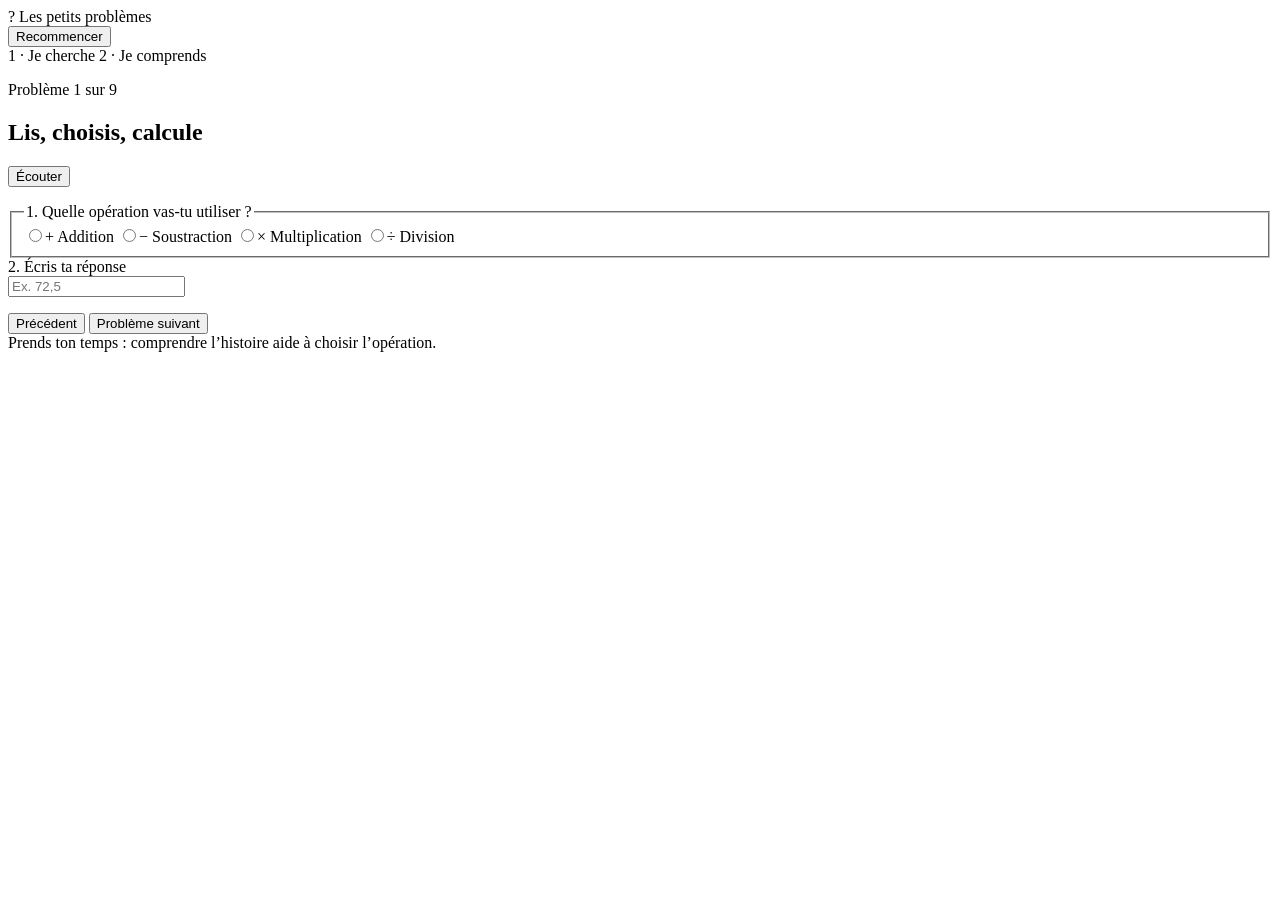
==== petits-problemes/index.html @ 57516b2c "Ajoute l’application Les petits problèmes (index.html)" ====
<!doctype html>
<html lang="fr">
<head>
  <meta charset="utf-8">
  <meta name="viewport" content="width=device-width, initial-scale=1">
  <title>Les petits problèmes</title>
  <meta name="description" content="Neuf problèmes de CM2 pour choisir une opération et expliquer son raisonnement.">
  <link rel="stylesheet" href="style.css">
</head>
<body>
  <header>
    <div class="brand"><span class="logo" aria-hidden="true">?</span> Les petits problèmes</div>
    <button id="reset" class="quiet" type="button">Recommencer</button>
  </header>

  <main>
    <nav class="pages" aria-label="Progression">
      <span id="page1Tab" class="active">1 · Je cherche</span>
      <span id="page2Tab">2 · Je comprends</span>
    </nav>

    <section id="exercisePage" class="sheet" aria-labelledby="exerciseTitle">
      <div class="heading">
        <div>
          <p class="eyebrow">Problème <span id="problemNumber">1</span> sur <span id="problemTotal">9</span></p>
          <h1 id="exerciseTitle">Lis, choisis, calcule</h1>
        </div>
        <button id="speak" class="quiet" type="button" aria-label="Écouter le problème">Écouter</button>
      </div>

      <div class="progress" aria-hidden="true"><span id="progressBar"></span></div>
      <p id="story" class="story"></p>

      <fieldset>
        <legend>1. Quelle opération vas-tu utiliser ?</legend>
        <div class="operations">
          <label><input type="radio" name="operation" value="addition"><span>+</span> Addition</label>
          <label><input type="radio" name="operation" value="soustraction"><span>−</span> Soustraction</label>
          <label><input type="radio" name="operation" value="multiplication"><span>×</span> Multiplication</label>
          <label><input type="radio" name="operation" value="division"><span>÷</span> Division</label>
        </div>
      </fieldset>

      <label class="answer-label" for="answer">2. Écris ta réponse</label>
      <div class="answer-row">
        <input id="answer" inputmode="decimal" autocomplete="off" placeholder="Ex. 72,5">
        <span id="unit" class="unit"></span>
      </div>

      <p id="message" class="message" role="status" aria-live="polite"></p>
      <div class="actions">
        <button id="previous" class="quiet" type="button">Précédent</button>
        <button id="next" class="primary" type="button">Problème suivant</button>
      </div>
    </section>

    <section id="solutionPage" class="sheet" aria-labelledby="solutionTitle" hidden>
      <p class="eyebrow">Page 2 · Correction expliquée</p>
      <h1 id="solutionTitle">Les solutions, pas à pas</h1>
      <p class="intro">Compare tes réponses, puis lis pourquoi chaque opération est utilisée.</p>
      <div id="solutions" class="solutions"></div>
      <div class="actions">
        <button id="backToExercises" class="quiet" type="button">Retour aux problèmes</button>
        <button id="tryAgain" class="primary" type="button">Recommencer</button>
      </div>
    </section>
  </main>

  <footer>Prends ton temps : comprendre l’histoire aide à choisir l’opération.</footer>
  <script src="app.js"></script>
</body>
</html>
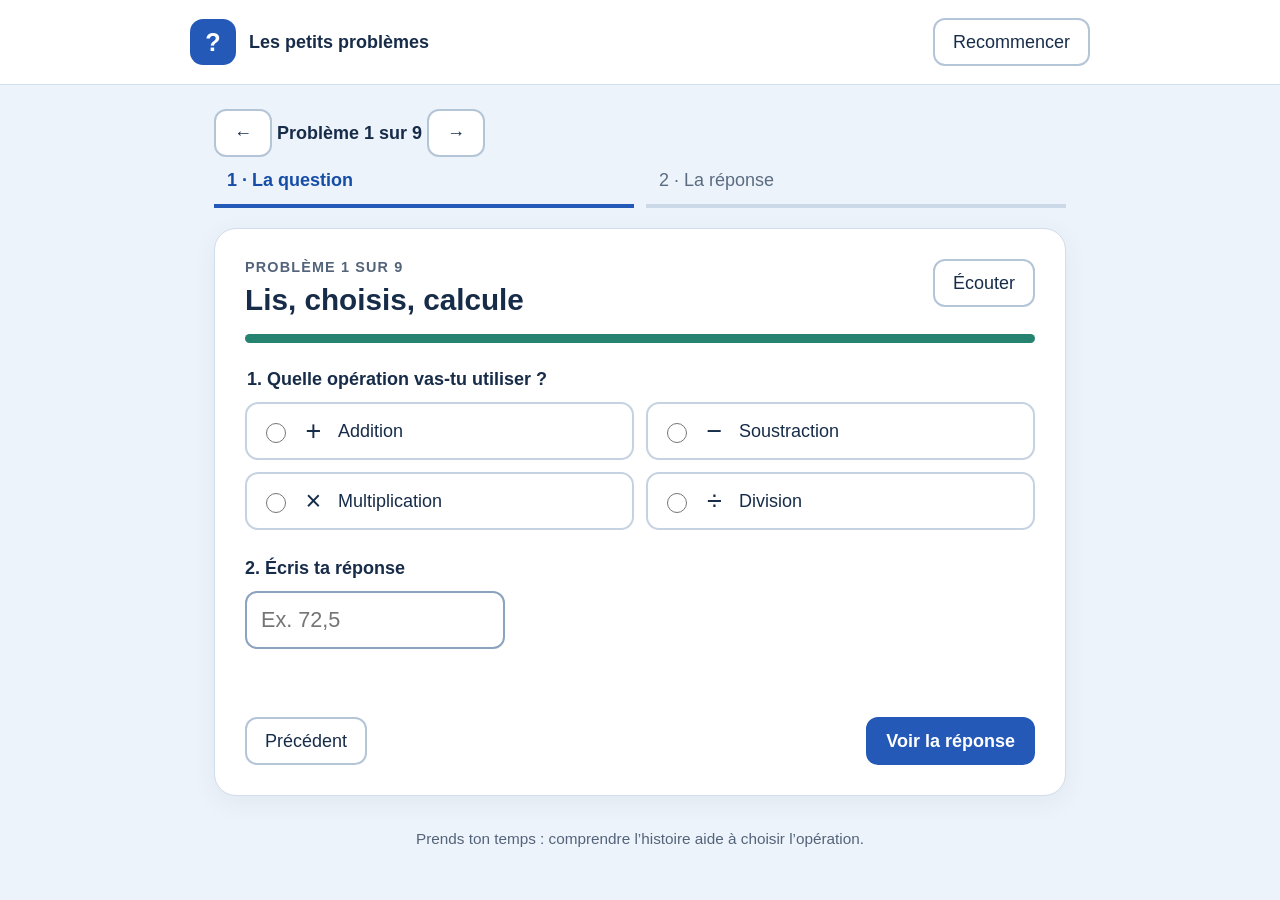
==== commit ba9cdf7b: "Améliore la navigation et intercale les réponses (index.html)" ====
--- a/petits-problemes/index.html
+++ b/petits-problemes/index.html
@@ -14,9 +14,15 @@
   </header>
 
   <main>
+    <nav class="problem-nav" aria-label="Choisir un problème">
+      <button id="topPrevious" type="button" aria-label="Problème précédent">←</button>
+      <strong>Problème <span id="navProblemNumber">1</span> sur <span id="navProblemTotal">9</span></strong>
+      <button id="topNext" type="button" aria-label="Problème suivant">→</button>
+    </nav>
+
     <nav class="pages" aria-label="Progression">
-      <span id="page1Tab" class="active">1 · Je cherche</span>
-      <span id="page2Tab">2 · Je comprends</span>
+      <span id="page1Tab" class="active">1 · La question</span>
+      <span id="page2Tab">2 · La réponse</span>
     </nav>
 
     <section id="exercisePage" class="sheet" aria-labelledby="exerciseTitle">
@@ -50,18 +56,17 @@
       <p id="message" class="message" role="status" aria-live="polite"></p>
       <div class="actions">
         <button id="previous" class="quiet" type="button">Précédent</button>
-        <button id="next" class="primary" type="button">Problème suivant</button>
+        <button id="next" class="primary" type="button">Voir la réponse</button>
       </div>
     </section>
 
     <section id="solutionPage" class="sheet" aria-labelledby="solutionTitle" hidden>
-      <p class="eyebrow">Page 2 · Correction expliquée</p>
-      <h1 id="solutionTitle">Les solutions, pas à pas</h1>
-      <p class="intro">Compare tes réponses, puis lis pourquoi chaque opération est utilisée.</p>
-      <div id="solutions" class="solutions"></div>
+      <p class="eyebrow">Réponse du problème <span id="solutionNumber">1</span></p>
+      <h1 id="solutionTitle">La correction expliquée</h1>
+      <div id="solution" class="solutions"></div>
       <div class="actions">
-        <button id="backToExercises" class="quiet" type="button">Retour aux problèmes</button>
-        <button id="tryAgain" class="primary" type="button">Recommencer</button>
+        <button id="backToExercises" class="quiet" type="button">Revoir la question</button>
+        <button id="nextProblem" class="primary" type="button">Problème suivant</button>
       </div>
     </section>
   </main>
--- a/petits-problemes/style.css
+++ b/petits-problemes/style.css
@@ -0,0 +1,145 @@
+:root {
+  font-family: Arial, Helvetica, sans-serif;
+  color: #172c49;
+  background: #edf3fa;
+  font-size: 18px;
+}
+
+* { box-sizing: border-box; }
+body { margin: 0; }
+button, input { font: inherit; }
+
+button {
+  min-height: 48px;
+  border: 2px solid #b5c5d8;
+  border-radius: 12px;
+  padding: 11px 18px;
+  background: #fff;
+  color: #172c49;
+  cursor: pointer;
+}
+
+button:hover { background: #eaf2ff; border-color: #2459b8; }
+button:focus-visible, input:focus-visible, label:has(input:focus-visible) {
+  outline: 4px solid #efad28;
+  outline-offset: 3px;
+}
+
+.primary { background: #2459b8; border-color: #2459b8; color: white; font-weight: 700; }
+.primary:hover { background: #19458f; }
+.quiet { background: white; }
+
+header {
+  background: white;
+  border-bottom: 1px solid #d5e0ef;
+  padding: 18px max(24px, calc((100vw - 900px) / 2));
+  display: flex;
+  justify-content: space-between;
+  align-items: center;
+  gap: 20px;
+}
+
+.brand { font-weight: 700; display: flex; align-items: center; gap: 13px; }
+.logo {
+  display: grid;
+  place-items: center;
+  width: 46px;
+  height: 46px;
+  border-radius: 13px;
+  background: #2459b8;
+  color: white;
+  font-size: 1.4rem;
+}
+
+main { max-width: 900px; margin: 24px auto; padding: 0 24px; }
+.pages { display: flex; gap: 12px; margin-bottom: 20px; }
+.pages span {
+  flex: 1;
+  padding: 13px;
+  border-bottom: 4px solid #cbd8e8;
+  color: #5a6b82;
+}
+.pages .active { border-color: #2459b8; color: #164da7; font-weight: 700; }
+
+.sheet {
+  background: white;
+  border: 1px solid #d1ddea;
+  border-radius: 22px;
+  padding: 30px;
+  box-shadow: 0 6px 24px #203c6410;
+}
+
+.heading { display: flex; align-items: start; justify-content: space-between; gap: 18px; }
+.eyebrow {
+  margin: 0;
+  color: #53637a;
+  font-size: .8rem;
+  font-weight: 700;
+  letter-spacing: .08em;
+  text-transform: uppercase;
+}
+h1 { margin: 6px 0 16px; font-size: 1.65rem; line-height: 1.25; }
+.progress { height: 9px; background: #dce6f3; border-radius: 99px; overflow: hidden; }
+.progress span { display: block; height: 100%; background: #25836f; transition: width .25s ease; }
+.story { margin: 26px 0; font-size: 1.25rem; line-height: 1.7; font-weight: 600; }
+
+fieldset { margin: 0; padding: 0; border: 0; }
+legend, .answer-label { display: block; margin: 0 0 12px; font-weight: 700; }
+.operations { display: grid; grid-template-columns: 1fr 1fr; gap: 12px; margin-bottom: 28px; }
+.operations label {
+  min-height: 58px;
+  display: flex;
+  align-items: center;
+  gap: 12px;
+  padding: 10px 14px;
+  border: 2px solid #c5d2e1;
+  border-radius: 13px;
+  cursor: pointer;
+}
+.operations label:has(input:checked) { background: #eaf2ff; border-color: #2459b8; font-weight: 700; }
+.operations input { width: 20px; height: 20px; accent-color: #2459b8; }
+.operations span { font-size: 1.5rem; width: 25px; text-align: center; }
+
+.answer-row { display: flex; align-items: center; gap: 12px; }
+#answer {
+  width: min(260px, 70%);
+  min-height: 58px;
+  border: 2px solid #8ca3bf;
+  border-radius: 12px;
+  padding: 10px 14px;
+  color: #172c49;
+  font-size: 1.2rem;
+}
+.unit { font-weight: 700; }
+.message { min-height: 28px; margin: 15px 0 0; color: #9a4d00; font-weight: 700; }
+.actions { display: flex; justify-content: space-between; gap: 12px; margin-top: 25px; }
+
+.intro { line-height: 1.55; }
+.solutions { display: grid; gap: 18px; margin-top: 24px; }
+.solution-card { border: 2px solid #d5e0ef; border-radius: 16px; padding: 20px; }
+.solution-card.correct-card { border-color: #64a991; }
+.solution-card h2 { margin: 0 0 9px; font-size: 1.08rem; }
+.short-story { margin: 0 0 14px; color: #465970; line-height: 1.5; }
+.result { background: #e8f5ef; border-radius: 10px; padding: 12px 14px; font-weight: 700; }
+.student-answer { margin: 11px 0; font-size: .92rem; }
+.explanation { margin: 12px 0 0; line-height: 1.6; }
+.operation-name { color: #164da7; font-weight: 700; }
+footer { text-align: center; padding: 10px 20px 28px; color: #53637a; font-size: .85rem; }
+[hidden] { display: none !important; }
+
+@media (max-width: 620px) {
+  :root { font-size: 16px; }
+  header { padding: 14px; }
+  .logo { display: none; }
+  main { margin: 16px auto; padding: 0 12px; }
+  .sheet { padding: 21px 15px; border-radius: 17px; }
+  .story { font-size: 1.15rem; }
+  .operations { grid-template-columns: 1fr; gap: 9px; }
+  .actions { flex-wrap: wrap; }
+  .actions button { flex: 1; }
+  .heading button { padding: 9px 12px; }
+}
+
+@media (prefers-reduced-motion: reduce) {
+  .progress span { transition: none; }
+}
